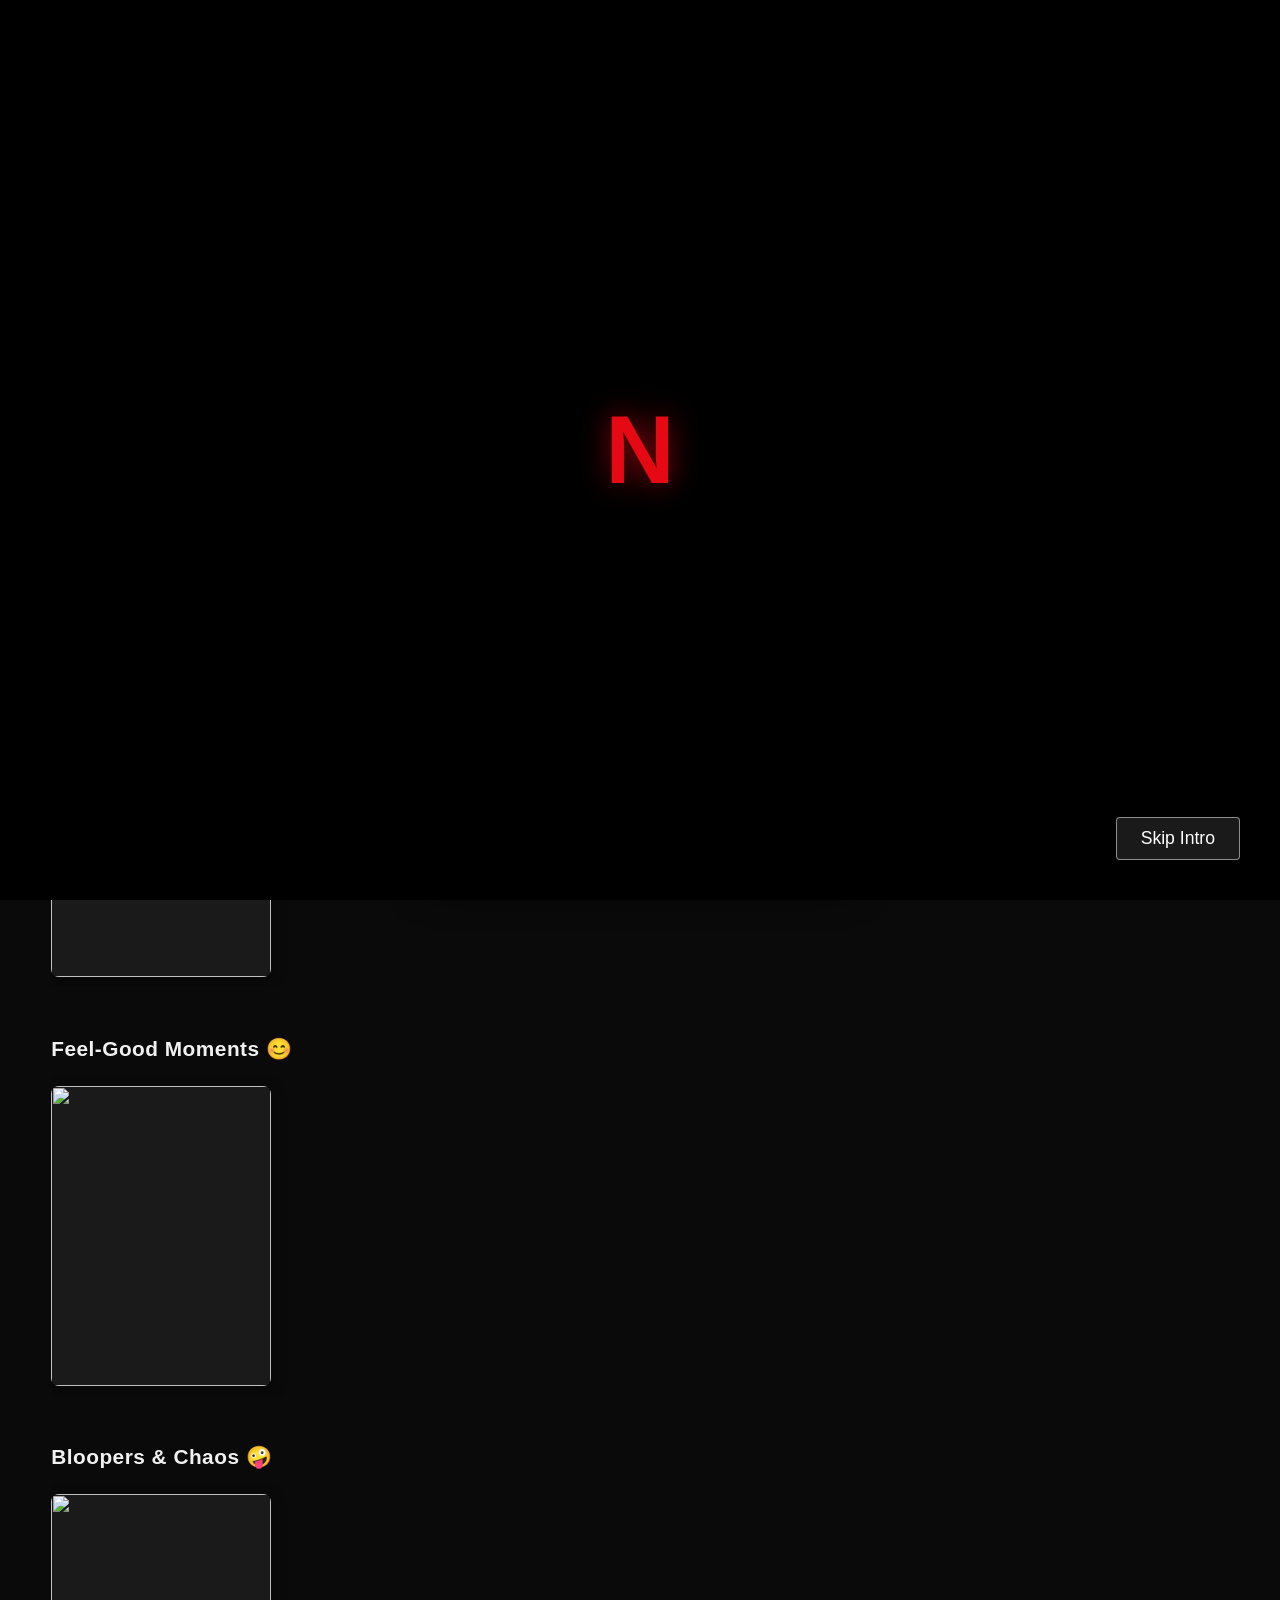
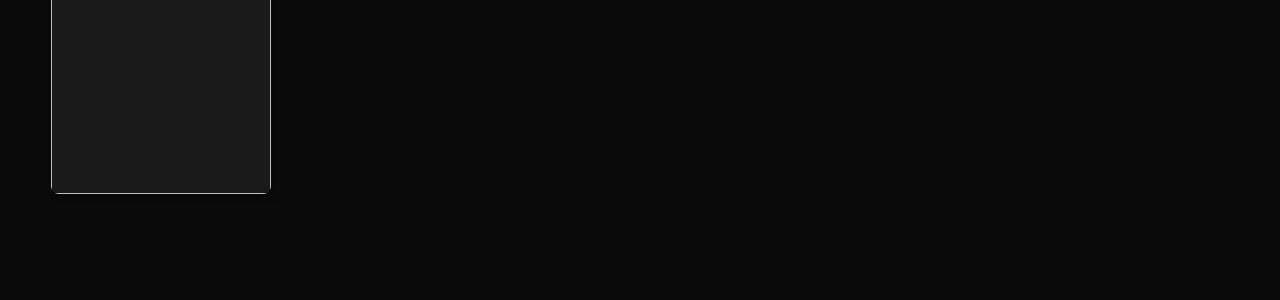
==== vault.html @ e4df405f "Add files via upload" ====
<!DOCTYPE html>
<html lang="en">
<head>
    <meta charset="UTF-8">
    <meta name="viewport" content="width=device-width, initial-scale=1.0">
    <title>Our Vault App</title>
    <link rel="stylesheet" href="style.css">
</head>
<body>

    <div id="skip-intro">
        <div class="skip-logo">N</div>
        <button class="skip-btn" onclick="skipIntro()">Skip Intro</button>
    </div>

    <div id="mediaModal" class="modal">
        <span class="close" onclick="closeModal()">×</span>
        <img class="modal-content" id="fullImage" style="display:none;">
        <video class="modal-content" id="fullVideo" controls style="display:none;"></video>
    </div>

    <div id="infoModal" class="modal">
        <div class="info-modal-content">
            <span class="close" onclick="document.getElementById('infoModal').style.display='none'">×</span>
            <div class="info-hero">
                <video autoplay loop muted class="info-hero-video">
                    <source src="videos/trailer.mp4" type="video/mp4">
                </video>
                <div class="info-hero-gradient"></div>
                <div class="info-hero-text">
                    <h2>The Journey</h2>
                    <p>100% Match</p>
                </div>
            </div>

            <div class="episodes-container">
                <div class="episodes-header">
                    <h3>Episodes</h3>
                    <select id="season-selector" onchange="changeSeason()">
                        <option value="season2">Season 2 (This Year)</option>
                        <option value="season1">Season 1 (Last Year)</option>
                    </select>
                </div>
                
                <div id="season-2-episodes" class="episode-list">
                    
                    <div class="episode-row" onclick="openVideoModal('videos/s2-ep1.mp4')">
                        <h3>1</h3>
                        <div class="thumbnail-container">
                            <img src="images/thumbnail1.jpg">
                            <video muted loop playsinline class="preview-video"><source src="videos/preview1.mp4" type="video/mp4"></video>
                        </div>
                        <div class="episode-info"><h4>The Next Chapter</h4><p>Kicking off year two.</p></div>
                    </div>

                    <div class="episode-row" onclick="openVideoModal('videos/s2-ep2.mp4')">
                        <h3>2</h3>
                        <div class="thumbnail-container">
                            <img src="images/thumbnail2.jpg">
                            <video muted loop playsinline class="preview-video"><source src="videos/preview2.mp4" type="video/mp4"></video>
                        </div>
                        <div class="episode-info"><h4>Plot Twist</h4><p>A spontaneous moment.</p></div>
                    </div>

                    <div class="episode-row" onclick="openVideoModal('videos/s2-ep3.mp4')">
                        <h3>3</h3>
                        <div class="thumbnail-container">
                            <img src="images/thumbnail3.jpg">
                            <video muted loop playsinline class="preview-video"><source src="videos/preview3.mp4" type="video/mp4"></video>
                        </div>
                        <div class="episode-info"><h4>Mid-Season Special</h4><p>A day to remember.</p></div>
                    </div>

                    <div class="episode-row" onclick="openVideoModal('videos/s2-ep4.mp4')">
                        <h3>4</h3>
                        <div class="thumbnail-container">
                            <img src="images/thumbnail4.jpg">
                            <video muted loop playsinline class="preview-video"><source src="videos/preview4.mp4" type="video/mp4"></video>
                        </div>
                        <div class="episode-info"><h4>Behind the Scenes</h4><p>The funny outtakes.</p></div>
                    </div>

                    <div class="episode-row" onclick="openVideoModal('videos/s2-ep5.mp4')">
                        <h3>5</h3>
                        <div class="thumbnail-container">
                            <img src="images/thumbnail5.jpg">
                            <video muted loop playsinline class="preview-video"><source src="videos/preview5.mp4" type="video/mp4"></video>
                        </div>
                        <div class="episode-info"><h4>The Build Up</h4><p>Getting closer to today.</p></div>
                    </div>

                    <div class="episode-row" onclick="openVideoModal('videos/s2-ep6.mp4')">
                        <h3>6</h3>
                        <div class="thumbnail-container">
                            <img src="images/thumbnail6.jpg">
                            <video muted loop playsinline class="preview-video"><source src="videos/preview6.mp4" type="video/mp4"></video>
                        </div>
                        <div class="episode-info"><h4>Season Finale</h4><p>Happy Anniversary!</p></div>
                    </div>

                </div>

                <div id="season-1-episodes" class="episode-list" style="display: none;">
                    <div class="episode-row" onclick="openVideoModal('videos/s1-ep1.mp4')">
                        <h3>1</h3>
                        <div class="thumbnail-container">
                            <img src="images/s1-thumbnail1.jpg">
                        </div>
                        <div class="episode-info"><h4>Pilot Episode</h4><p>Where it all began.</p></div>
                    </div>
                </div>
            </div>
        </div>
    </div>

    <div id="home" class="tab-content active">
        <div class="hero-billboard">
            <div class="hero-content">
                <div class="hero-tag">
                    <span class="n-logo">N</span>
                    <span class="original-text">ORIGINAL SERIES</span>
                </div>
                <h1 class="hero-title">Season Two</h1>
                <div class="hero-meta">
                    <span class="match-text">100% Match</span><span>2024</span><span class="rating">TV-MA</span><span>2 Seasons</span>
                </div>
                <p class="hero-desc">Two years of chaos, laughter, and unforgettable memories. Dive into the most anticipated second season of the year.</p>
                
                <div id="live-timer" class="time-clock">Loading Time...</div>
                
                <div class="hero-buttons">
                    <button class="btn-play" onclick="openVideoModal('videos/hero-video.mp4')"><span>▶</span> Play</button>
                    <button class="btn-info" onclick="document.getElementById('infoModal').style.display='block'">
                        <span class="info-icon">i</span> More Info
                    </button>
                </div>
            </div>
        </div>

        <div class="row">
            <h2 class="row-title">Critically Acclaimed Romance ❤️</h2>
            <div class="card-slider" id="romantic-gallery"></div>
        </div>
        <div class="row">
            <h2 class="row-title">Feel-Good Moments 😊</h2>
            <div class="card-slider" id="happy-gallery"></div>
        </div>
        <div class="row">
            <h2 class="row-title">Bloopers & Chaos 🤪</h2>
            <div class="card-slider" id="funny-gallery"></div>
        </div>
    </div>

    <div id="music" class="tab-content">
        <div class="row" style="margin-top: 40px;">
            <h2 class="row-title">Our Mixtape 🎧</h2>
            <div class="video-grid" id="mixtape-gallery" style="flex-wrap: wrap; justify-content: center; padding: 20px;"></div>
        </div>
    </div>

    <div id="shorts" class="tab-content">
        <div class="row" style="margin-top: 40px;">
            <h2 class="row-title">Director's Cut 🎬</h2>
            <div class="video-grid" id="video-gallery"></div>
        </div>
    </div>

    <div id="games" class="tab-content">
        <div class="row" style="margin-top: 40px;">
            <h2 class="row-title">Interactive Specials 🎮</h2>
            
            <div id="games-menu" class="games-menu">
                <div class="netflix-card game-card trivia-card" onclick="openGame('game-trivia')">
                    <div>
                        <h2>Trivia</h2>
                        <p>How well do you remember?</p>
                    </div>
                </div>
                <div class="netflix-card game-card scratch-card" onclick="openGame('game-scratch')">
                    <div>
                        <h2>Unlock Season 3</h2>
                        <p>Scratch for a surprise!</p>
                    </div>
                </div>
            </div>

            <div id="game-trivia" class="game-container" style="display: none;">
                <button class="btn-back" onclick="backToGames()">← Back to Games</button>
                <h3>Where was our first date?</h3>
                <button class="trivia-btn" onclick="alert('Try again! 😤')">The Coffee Shop</button>
                <button class="trivia-btn" onclick="alert('Correct! ❤️')">That Pizza Place</button>
            </div>

            <div id="game-scratch" class="game-container scratch-container" style="display: none;">
                <button class="btn-back" onclick="backToGames()">← Back to Games</button>
                <div style="clear: both;"></div>
                
                <h3>Unlock Season 3 Bonus</h3>
                <p>Scratch below to reveal your prize!</p>
                
                <div class="scratch-wrapper">
                    <div class="scratch-prize">
                        <h3>🍕 Pizza Date!</h3>
                        <p>Valid for one free night out.</p>
                    </div>
                    <canvas id="scratchCanvas" width="300" height="150"></canvas>
                </div>
            </div>
        </div>
    </div>

    <div class="bottom-nav">
        <div class="nav-item active" onclick="switchTab('home', this)"><span class="nav-icon">🏠</span>Home</div>
        <div class="nav-item" onclick="switchTab('shorts', this)"><span class="nav-icon">🎬</span>Shorts</div>
        <div class="nav-item" onclick="switchTab('music', this)"><span class="nav-icon">🎧</span>Music</div>
        <div class="nav-item" onclick="switchTab('games', this)"><span class="nav-icon">🎮</span>Games</div>
    </div>

    <script src="database.js"></script>
    <script src="script.js"></script>
</body>
</html>
---- style.css ----
body {
    background-color: #0a0a0a; color: #f1f1f1;
    font-family: 'Helvetica Neue', Helvetica, Arial, sans-serif;
    margin: 0; padding: 0; padding-bottom: 80px; overflow-x: hidden;
}

/* --- SKIP INTRO SCREEN --- */
#skip-intro {
    position: fixed; top: 0; left: 0; width: 100%; height: 100%;
    background: #000; z-index: 9999; display: flex;
    flex-direction: column; justify-content: center; align-items: center;
    transition: opacity 0.5s ease;
}
.skip-logo { 
    color: #e50914; font-size: 6rem; font-weight: 900; 
    text-shadow: 0 0 30px rgba(229, 9, 20, 0.6); 
    animation: pulseIntro 2s infinite;
}
.skip-btn {
    position: absolute; bottom: 40px; right: 40px;
    background: rgba(255,255,255,0.1); border: 1px solid rgba(255,255,255,0.5); 
    color: white; padding: 10px 24px; font-size: 1.1rem; cursor: pointer; 
    border-radius: 4px; transition: all 0.3s ease;
}
.skip-btn:hover { background: white; color: black; }
@keyframes pulseIntro { 0% { transform: scale(1); } 50% { transform: scale(1.05); } 100% { transform: scale(1); } }

/* --- HERO BILLBOARD --- */
.hero-billboard {
    position: relative; height: 65vh; width: 100%; display: flex; align-items: flex-end;
    background: linear-gradient(to top, #0a0a0a 5%, transparent 60%), url('images/hero.jpg') center 15% / cover no-repeat; 
    margin-bottom: 10px;
}
.hero-content { padding: 0 4% 40px 4%; max-width: 600px; }
.hero-tag { display: flex; align-items: center; gap: 8px; margin-bottom: 10px; }
.n-logo { color: #e50914; font-weight: 900; font-size: 1.2rem; }
.original-text { color: #ccc; font-size: 0.7rem; letter-spacing: 2px; font-weight: bold; }
.hero-title { font-size: 3.5rem; margin: 0 0 10px 0; text-shadow: 2px 2px 10px rgba(0,0,0,0.8); line-height: 1.1; }
.hero-meta { display: flex; gap: 15px; align-items: center; font-size: 0.9rem; font-weight: bold; margin-bottom: 15px; text-shadow: 1px 1px 5px rgba(0,0,0,0.8); }
.match-text { color: #46d369; }
.rating { border: 1px solid rgba(255,255,255,0.4); padding: 1px 5px; border-radius: 3px; font-size: 0.7rem; }
.hero-desc { font-size: 1.1rem; text-shadow: 1px 1px 5px rgba(0,0,0,0.8); margin-bottom: 15px; line-height: 1.4; color: #ccc; }

.time-clock {
    font-family: 'Courier New', Courier, monospace;
    font-size: 1.2rem; color: #e50914; font-weight: bold;
    background: rgba(0, 0, 0, 0.6); padding: 8px 15px;
    border-radius: 4px; display: inline-block; margin-bottom: 20px;
    border: 1px solid rgba(229, 9, 20, 0.3); text-shadow: 0 0 10px rgba(229, 9, 20, 0.5);
}

.hero-buttons { display: flex; gap: 10px; align-items: center;}
.btn-play, .btn-info { 
    border: none; padding: 10px 24px; border-radius: 4px; 
    font-size: 1.1rem; font-weight: bold; cursor: pointer; 
    display: inline-flex; align-items: center; justify-content: center; gap: 10px; height: 45px;
}
.btn-play { background: white; color: black; }
.btn-info { background: rgba(109, 109, 110, 0.7); color: white; }
.info-icon { 
    border: 2px solid white; border-radius: 50%; width: 18px; height: 18px; 
    display: inline-flex; justify-content: center; align-items: center; font-size: 0.8rem; 
}

/* --- ROWS & CARDS --- */
.row { padding: 1rem 4%; box-sizing: border-box; }
.row-title { font-size: 1.3rem; font-weight: 600; margin-bottom: 15px; letter-spacing: 0.5px; }
.card-slider { display: flex; gap: 16px; overflow-x: auto; padding: 10px 0; scrollbar-width: none; }
.card-slider::-webkit-scrollbar { display: none; }

.netflix-card {
    min-width: 220px; height: 300px; background-color: #1a1a1a;
    border-radius: 8px; overflow: hidden; position: relative;
    cursor: pointer; transition: transform 0.3s ease, box-shadow 0.3s ease;
    box-shadow: 0 4px 15px rgba(0,0,0,0.4); display: flex; justify-content: center; align-items: center; text-align: center;
}
.netflix-card img { width: 100%; height: 100%; object-fit: cover; }
.netflix-card:hover { transform: scale(1.03); box-shadow: 0 8px 25px rgba(229, 9, 20, 0.2); z-index: 2; }

.card-metadata {
    position: absolute; bottom: -100px; left: 0; right: 0;
    background: linear-gradient(to top, rgba(0,0,0,0.9) 20%, transparent);
    padding: 40px 15px 15px 15px; transition: bottom 0.3s ease; text-align: left;
}
.netflix-card:hover .card-metadata { bottom: 0; }
.meta-match { color: #46d369; font-weight: bold; font-size: 0.85rem; }

.video-grid { display: flex; flex-direction: row; gap: 15px; overflow-x: auto; padding: 10px 4%; scrollbar-width: none; }
.video-grid::-webkit-scrollbar { display: none; }
video.reel-format { width: 250px; aspect-ratio: 9/16; object-fit: cover; border-radius: 12px; background: black; box-shadow: 0 4px 15px rgba(0,0,0,0.4); cursor: pointer; flex-shrink: 0; }

/* --- BOTTOM NAV --- */
.bottom-nav {
    position: fixed; bottom: 15px; left: 50%; transform: translateX(-50%);
    width: 90%; max-width: 450px; background: rgba(20, 20, 20, 0.85);
    backdrop-filter: blur(15px); -webkit-backdrop-filter: blur(15px);
    display: flex; justify-content: space-around; padding: 12px 0;
    border-radius: 30px; border: 1px solid rgba(255, 255, 255, 0.1); box-shadow: 0 10px 30px rgba(0,0,0,0.7); z-index: 1000;
}
.nav-item { text-align: center; color: #888; cursor: pointer; font-size: 0.75rem; transition: all 0.3s ease; flex: 1; }
.nav-item.active { color: white; font-weight: bold; transform: translateY(-2px); }
.nav-icon { font-size: 1.4rem; margin-bottom: 4px; display: block; }

/* --- MODALS & TABS --- */
.modal {
    display: none; position: fixed; z-index: 2000; left: 0; top: 0; width: 100%; height: 100%;
    background-color: rgba(0,0,0,0.95); backdrop-filter: blur(5px);
}
.modal-content { margin: auto; display: block; max-width: 95%; max-height: 85vh; margin-top: 5vh; border-radius: 8px; box-shadow: 0 0 30px rgba(0,0,0,0.8); object-fit: contain; }
.close { position: absolute; top: 20px; right: 30px; color: white; font-size: 40px; cursor: pointer; transition: 0.3s; z-index: 2001; }
.close:hover { color: #e50914; }

.tab-content { display: none; animation: fadeIn 0.4s ease; }
.tab-content.active { display: block; }
@keyframes fadeIn { from { opacity: 0; } to { opacity: 1; } }

/* --- INFO MODAL STYLES --- */
.info-modal-content {
    margin: 5vh auto; width: 90%; max-width: 800px; height: 85vh; 
    background: #141414; border-radius: 12px; position: relative; 
    overflow-y: auto; overflow-x: hidden; box-shadow: 0 10px 30px rgba(0,0,0,0.8);
}
.info-hero { position: relative; width: 100%; height: 50vh; overflow: hidden; background: #000; }
.info-hero-video { width: 100%; height: 100%; object-fit: cover; opacity: 0.6; }
.info-hero-gradient { position: absolute; bottom: 0; left: 0; width: 100%; height: 100%; background: linear-gradient(to top, #141414 5%, transparent 80%); }
.info-hero-text { position: absolute; bottom: 20px; left: 30px; }
.info-hero-text h2 { margin: 0; font-size: 2.5rem; text-shadow: 2px 2px 10px rgba(0,0,0,0.8); }
.info-hero-text p { color: #46d369; font-weight: bold; font-size: 1rem; text-shadow: 1px 1px 3px black; margin-top: 5px; }
.episodes-container { padding: 30px; }
.episodes-header { display: flex; justify-content: space-between; align-items: center; border-bottom: 1px solid #333; padding-bottom: 10px; margin-bottom: 20px; }
.episodes-header h3 { margin: 0; font-size: 1.5rem; }
.episodes-header select { background: #242424; color: white; border: 1px solid #555; padding: 5px 10px; border-radius: 4px; font-size: 1rem; outline: none; cursor: pointer; }

/* --- AUTO-PLAY THUMBNAILS & EPISODES --- */
.episode-list { display: flex; flex-direction: column; gap: 15px; }
.episode-row { display: flex; gap: 15px; align-items: center; cursor: pointer; transition: background 0.2s; padding: 10px; border-radius: 8px; position: relative; }
.episode-row h3 { color: #666; margin: 0; width: 20px; }
.episode-row:hover { background: #222; }
.thumbnail-container { width: 130px; height: 75px; background: #333; border-radius: 4px; overflow: hidden; flex-shrink: 0; position: relative; }
.thumbnail-container img { width: 100%; height: 100%; object-fit: cover; position: absolute; top: 0; left: 0; z-index: 2; transition: opacity 0.3s; }
.thumbnail-container video { width: 100%; height: 100%; object-fit: cover; position: absolute; top: 0; left: 0; z-index: 1; }
.episode-row:hover .thumbnail-container img { opacity: 0; }
.episode-info h4 { margin: 0 0 5px 0; font-size: 1rem; }
.episode-info p { margin: 0; font-size: 0.85rem; color: #aaa; }

/* --- GAMES STYLES --- */
.games-menu { display: flex; gap: 20px; flex-wrap: wrap; }
.game-card h2 { margin: 0; text-shadow: 2px 2px 10px black; }
.game-card p { font-size: 0.9rem; color: #ccc; }
.trivia-card { background: linear-gradient(45deg, #e50914, #8b0000); }
.scratch-card { background: linear-gradient(45deg, #1f1f1f, #444); }
.game-container { background: #1a1a1a; padding: 20px; border-radius: 8px; border: 1px solid #333; }
.btn-back { background: white; color: black; border: none; padding: 8px 20px; border-radius: 4px; font-size: 1.1rem; font-weight: bold; cursor: pointer; margin-bottom: 20px; }
.trivia-btn { display:block; width:100%; padding:12px; margin-bottom:10px; background:#333; color:white; border:none; border-radius:5px; cursor:pointer; }
.scratch-container { text-align: center; }
.scratch-container .btn-back { float: left; }
.scratch-wrapper { position: relative; width: 300px; height: 150px; margin: 0 auto; background: #222; border-radius: 10px; overflow: hidden; display: flex; justify-content: center; align-items: center; border: 2px solid #444; }
.scratch-prize { text-align: center; color: #46d369; }
.scratch-prize h3 { margin:0; font-size: 1.5rem; }
.scratch-prize p { margin:5px 0 0 0; color: white; }
#scratchCanvas { position: absolute; top: 0; left: 0; cursor: pointer; }
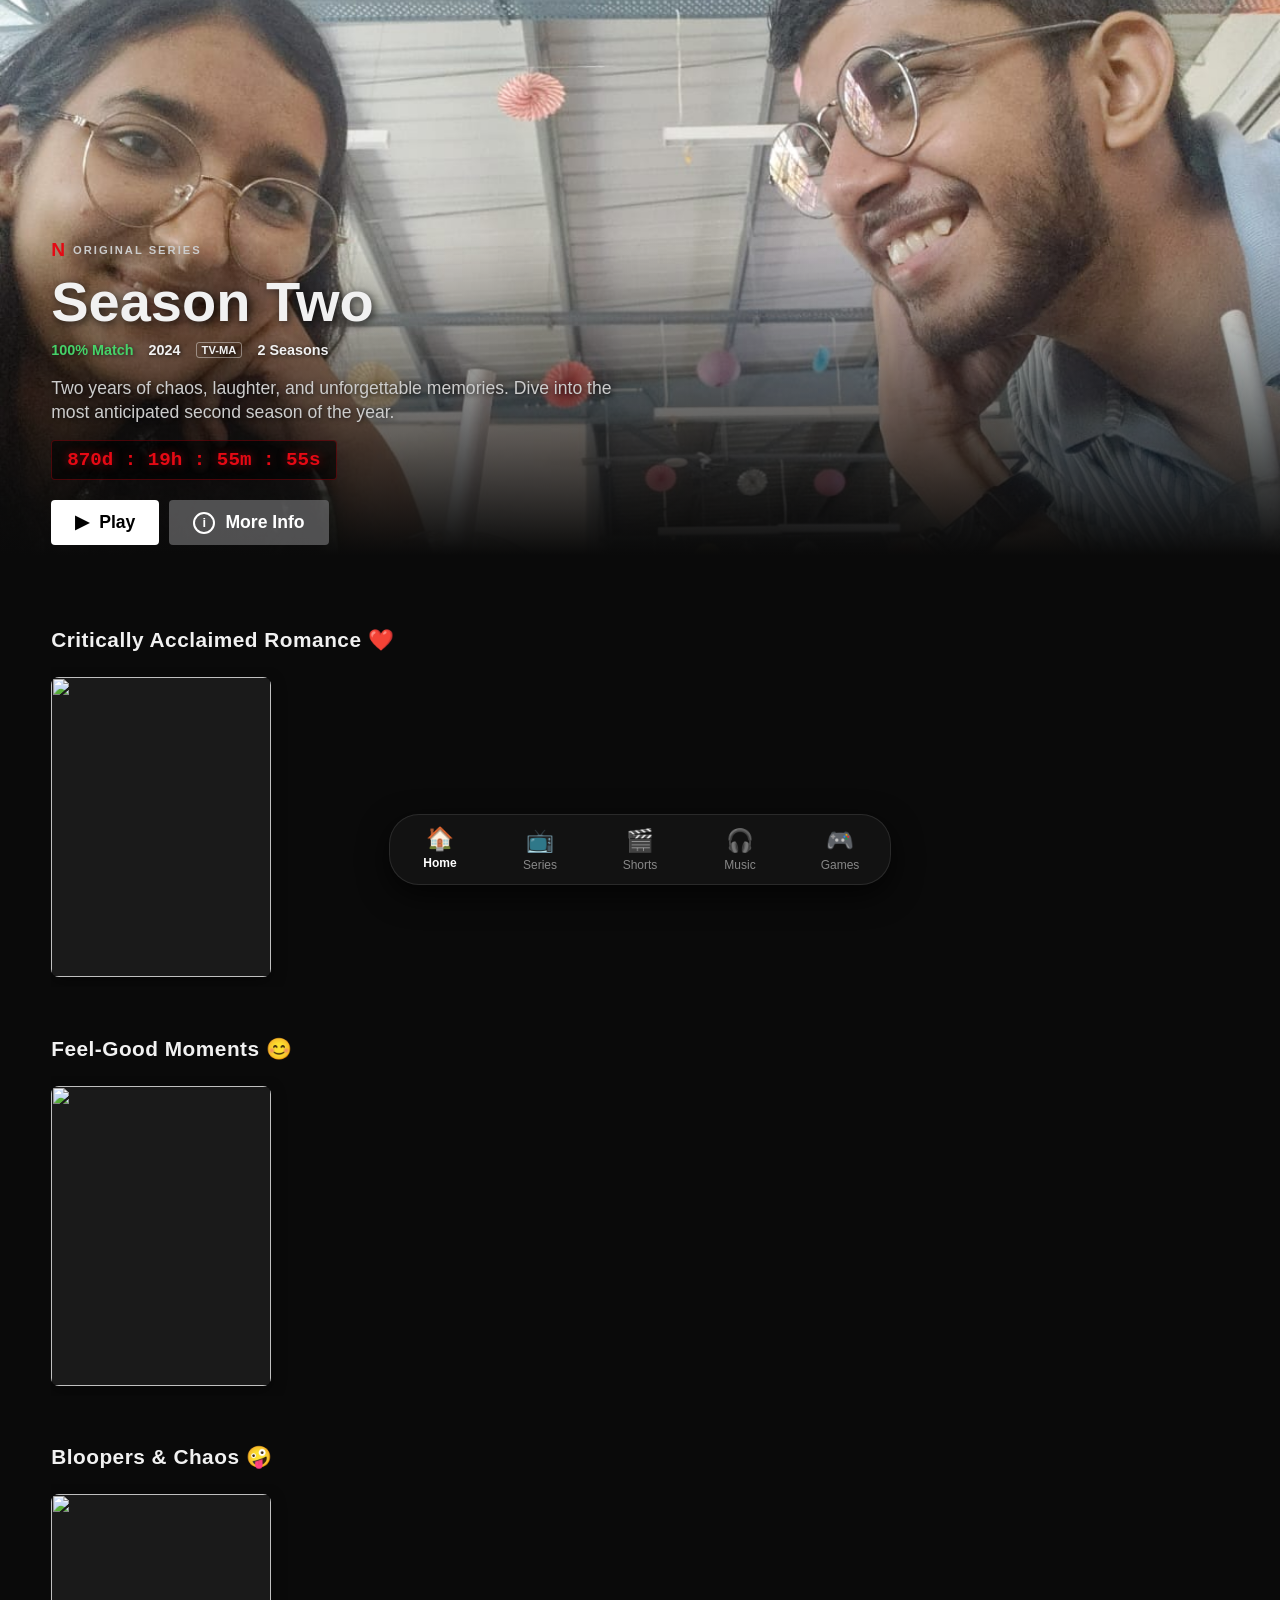
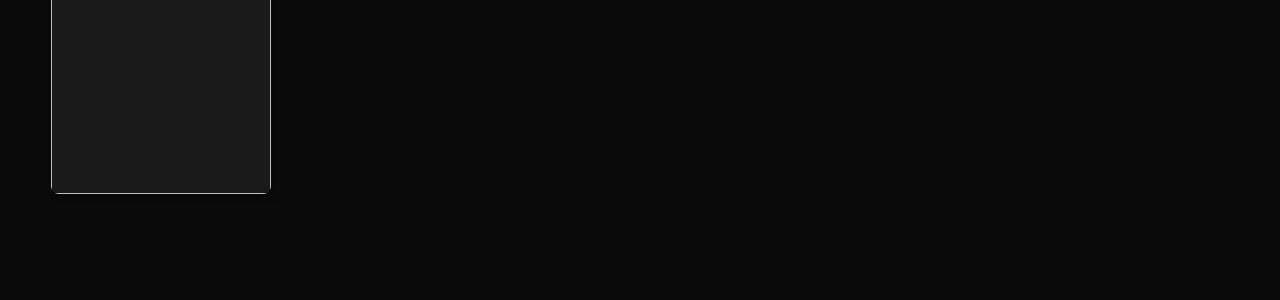
==== commit 7f4d490a: "Add files via upload" ====
--- a/vault.html
+++ b/vault.html
@@ -7,11 +7,6 @@
     <link rel="stylesheet" href="style.css">
 </head>
 <body>
-
-    <div id="skip-intro">
-        <div class="skip-logo">N</div>
-        <button class="skip-btn" onclick="skipIntro()">Skip Intro</button>
-    </div>
 
     <div id="mediaModal" class="modal">
         <span class="close" onclick="closeModal()">×</span>
@@ -36,77 +31,63 @@
             <div class="episodes-container">
                 <div class="episodes-header">
                     <h3>Episodes</h3>
-                    <select id="season-selector" onchange="changeSeason()">
+                    <select id="season-selector-info" onchange="changeSeason('info')">
                         <option value="season2">Season 2 (This Year)</option>
                         <option value="season1">Season 1 (Last Year)</option>
                     </select>
                 </div>
                 
-                <div id="season-2-episodes" class="episode-list">
-                    
+                <div id="season-2-episodes-info" class="episode-list">
                     <div class="episode-row" onclick="openVideoModal('videos/s2-ep1.mp4')">
-                        <h3>1</h3>
-                        <div class="thumbnail-container">
-                            <img src="images/thumbnail1.jpg">
-                            <video muted loop playsinline class="preview-video"><source src="videos/preview1.mp4" type="video/mp4"></video>
-                        </div>
+                        <h3>1</h3><div class="thumbnail-container"><img src="images/thumbnail1.jpg"><video muted loop playsinline class="preview-video"><source src="videos/preview1.mp4" type="video/mp4"></video></div>
                         <div class="episode-info"><h4>The Next Chapter</h4><p>Kicking off year two.</p></div>
                     </div>
-
                     <div class="episode-row" onclick="openVideoModal('videos/s2-ep2.mp4')">
-                        <h3>2</h3>
-                        <div class="thumbnail-container">
-                            <img src="images/thumbnail2.jpg">
-                            <video muted loop playsinline class="preview-video"><source src="videos/preview2.mp4" type="video/mp4"></video>
-                        </div>
+                        <h3>2</h3><div class="thumbnail-container"><img src="images/thumbnail2.jpg"><video muted loop playsinline class="preview-video"><source src="videos/preview2.mp4" type="video/mp4"></video></div>
                         <div class="episode-info"><h4>Plot Twist</h4><p>A spontaneous moment.</p></div>
                     </div>
-
                     <div class="episode-row" onclick="openVideoModal('videos/s2-ep3.mp4')">
-                        <h3>3</h3>
-                        <div class="thumbnail-container">
-                            <img src="images/thumbnail3.jpg">
-                            <video muted loop playsinline class="preview-video"><source src="videos/preview3.mp4" type="video/mp4"></video>
-                        </div>
+                        <h3>3</h3><div class="thumbnail-container"><img src="images/thumbnail3.jpg"><video muted loop playsinline class="preview-video"><source src="videos/preview3.mp4" type="video/mp4"></video></div>
                         <div class="episode-info"><h4>Mid-Season Special</h4><p>A day to remember.</p></div>
                     </div>
-
                     <div class="episode-row" onclick="openVideoModal('videos/s2-ep4.mp4')">
-                        <h3>4</h3>
-                        <div class="thumbnail-container">
-                            <img src="images/thumbnail4.jpg">
-                            <video muted loop playsinline class="preview-video"><source src="videos/preview4.mp4" type="video/mp4"></video>
-                        </div>
+                        <h3>4</h3><div class="thumbnail-container"><img src="images/thumbnail4.jpg"><video muted loop playsinline class="preview-video"><source src="videos/preview4.mp4" type="video/mp4"></video></div>
                         <div class="episode-info"><h4>Behind the Scenes</h4><p>The funny outtakes.</p></div>
                     </div>
-
                     <div class="episode-row" onclick="openVideoModal('videos/s2-ep5.mp4')">
-                        <h3>5</h3>
-                        <div class="thumbnail-container">
-                            <img src="images/thumbnail5.jpg">
-                            <video muted loop playsinline class="preview-video"><source src="videos/preview5.mp4" type="video/mp4"></video>
-                        </div>
+                        <h3>5</h3><div class="thumbnail-container"><img src="images/thumbnail5.jpg"><video muted loop playsinline class="preview-video"><source src="videos/preview5.mp4" type="video/mp4"></video></div>
                         <div class="episode-info"><h4>The Build Up</h4><p>Getting closer to today.</p></div>
                     </div>
-
                     <div class="episode-row" onclick="openVideoModal('videos/s2-ep6.mp4')">
-                        <h3>6</h3>
-                        <div class="thumbnail-container">
-                            <img src="images/thumbnail6.jpg">
-                            <video muted loop playsinline class="preview-video"><source src="videos/preview6.mp4" type="video/mp4"></video>
-                        </div>
+                        <h3>6</h3><div class="thumbnail-container"><img src="images/thumbnail6.jpg"><video muted loop playsinline class="preview-video"><source src="videos/preview6.mp4" type="video/mp4"></video></div>
                         <div class="episode-info"><h4>Season Finale</h4><p>Happy Anniversary!</p></div>
                     </div>
-
-                </div>
-
-                <div id="season-1-episodes" class="episode-list" style="display: none;">
+                </div>
+
+                <div id="season-1-episodes-info" class="episode-list" style="display: none;">
                     <div class="episode-row" onclick="openVideoModal('videos/s1-ep1.mp4')">
-                        <h3>1</h3>
-                        <div class="thumbnail-container">
-                            <img src="images/s1-thumbnail1.jpg">
-                        </div>
+                        <h3>1</h3><div class="thumbnail-container"><img src="images/s1-thumbnail1.jpg"><video muted loop playsinline class="preview-video"><source src="videos/s1-preview1.mp4" type="video/mp4"></video></div>
                         <div class="episode-info"><h4>Pilot Episode</h4><p>Where it all began.</p></div>
+                    </div>
+                    <div class="episode-row" onclick="openVideoModal('videos/s1-ep2.mp4')">
+                        <h3>2</h3><div class="thumbnail-container"><img src="images/s1-thumbnail2.jpg"><video muted loop playsinline class="preview-video"><source src="videos/s1-preview2.mp4" type="video/mp4"></video></div>
+                        <div class="episode-info"><h4>The Spark</h4><p>Getting to know you.</p></div>
+                    </div>
+                    <div class="episode-row" onclick="openVideoModal('videos/s1-ep3.mp4')">
+                        <h3>3</h3><div class="thumbnail-container"><img src="images/s1-thumbnail3.jpg"><video muted loop playsinline class="preview-video"><source src="videos/s1-preview3.mp4" type="video/mp4"></video></div>
+                        <div class="episode-info"><h4>Our First Date</h4><p>Butterflies and coffee.</p></div>
+                    </div>
+                    <div class="episode-row" onclick="openVideoModal('videos/s1-ep4.mp4')">
+                        <h3>4</h3><div class="thumbnail-container"><img src="images/s1-thumbnail4.jpg"><video muted loop playsinline class="preview-video"><source src="videos/s1-preview4.mp4" type="video/mp4"></video></div>
+                        <div class="episode-info"><h4>The Roadtrip</h4><p>Singing in the car.</p></div>
+                    </div>
+                    <div class="episode-row" onclick="openVideoModal('videos/s1-ep5.mp4')">
+                        <h3>5</h3><div class="thumbnail-container"><img src="images/s1-thumbnail5.jpg"><video muted loop playsinline class="preview-video"><source src="videos/s1-preview5.mp4" type="video/mp4"></video></div>
+                        <div class="episode-info"><h4>Late Night Talks</h4><p>Falling in love.</p></div>
+                    </div>
+                    <div class="episode-row" onclick="openVideoModal('videos/s1-ep6.mp4')">
+                        <h3>6</h3><div class="thumbnail-container"><img src="images/s1-thumbnail6.jpg"><video muted loop playsinline class="preview-video"><source src="videos/s1-preview6.mp4" type="video/mp4"></video></div>
+                        <div class="episode-info"><h4>Season 1 Finale</h4><p>Year one completed.</p></div>
                     </div>
                 </div>
             </div>
@@ -151,6 +132,72 @@
         </div>
     </div>
 
+    <div id="episodes" class="tab-content">
+        <div class="row" style="margin-top: 40px; padding: 0 4%;">
+            <div class="episodes-header">
+                <h2 class="row-title" style="margin:0;">Our Series 📺</h2>
+                <select id="season-selector-tab" onchange="changeSeason('tab')" style="background: #242424; color: white; border: 1px solid #555; padding: 5px 10px; border-radius: 4px; font-size: 1rem;">
+                    <option value="season2">Season 2 (This Year)</option>
+                    <option value="season1">Season 1 (Last Year)</option>
+                </select>
+            </div>
+            
+            <div id="season-2-episodes-tab" class="episode-list" style="margin-top: 20px;">
+                <div class="episode-row" onclick="openVideoModal('videos/s2-ep1.mp4')">
+                    <h3>1</h3><div class="thumbnail-container"><img src="images/thumbnail1.jpg"><video muted loop playsinline class="preview-video"><source src="videos/preview1.mp4" type="video/mp4"></video></div>
+                    <div class="episode-info"><h4>The Next Chapter</h4><p>Kicking off year two.</p></div>
+                </div>
+                <div class="episode-row" onclick="openVideoModal('videos/s2-ep2.mp4')">
+                    <h3>2</h3><div class="thumbnail-container"><img src="images/thumbnail2.jpg"><video muted loop playsinline class="preview-video"><source src="videos/preview2.mp4" type="video/mp4"></video></div>
+                    <div class="episode-info"><h4>Plot Twist</h4><p>A spontaneous moment.</p></div>
+                </div>
+                <div class="episode-row" onclick="openVideoModal('videos/s2-ep3.mp4')">
+                    <h3>3</h3><div class="thumbnail-container"><img src="images/thumbnail3.jpg"><video muted loop playsinline class="preview-video"><source src="videos/preview3.mp4" type="video/mp4"></video></div>
+                    <div class="episode-info"><h4>Mid-Season Special</h4><p>A day to remember.</p></div>
+                </div>
+                <div class="episode-row" onclick="openVideoModal('videos/s2-ep4.mp4')">
+                    <h3>4</h3><div class="thumbnail-container"><img src="images/thumbnail4.jpg"><video muted loop playsinline class="preview-video"><source src="videos/preview4.mp4" type="video/mp4"></video></div>
+                    <div class="episode-info"><h4>Behind the Scenes</h4><p>The funny outtakes.</p></div>
+                </div>
+                <div class="episode-row" onclick="openVideoModal('videos/s2-ep5.mp4')">
+                    <h3>5</h3><div class="thumbnail-container"><img src="images/thumbnail5.jpg"><video muted loop playsinline class="preview-video"><source src="videos/preview5.mp4" type="video/mp4"></video></div>
+                    <div class="episode-info"><h4>The Build Up</h4><p>Getting closer to today.</p></div>
+                </div>
+                <div class="episode-row" onclick="openVideoModal('videos/s2-ep6.mp4')">
+                    <h3>6</h3><div class="thumbnail-container"><img src="images/thumbnail6.jpg"><video muted loop playsinline class="preview-video"><source src="videos/preview6.mp4" type="video/mp4"></video></div>
+                    <div class="episode-info"><h4>Season Finale</h4><p>Happy Anniversary!</p></div>
+                </div>
+            </div>
+
+            <div id="season-1-episodes-tab" class="episode-list" style="display: none; margin-top: 20px;">
+                <div class="episode-row" onclick="openVideoModal('videos/s1-ep1.mp4')">
+                    <h3>1</h3><div class="thumbnail-container"><img src="images/s1-thumbnail1.jpg"><video muted loop playsinline class="preview-video"><source src="videos/s1-preview1.mp4" type="video/mp4"></video></div>
+                    <div class="episode-info"><h4>Pilot Episode</h4><p>Where it all began.</p></div>
+                </div>
+                <div class="episode-row" onclick="openVideoModal('videos/s1-ep2.mp4')">
+                    <h3>2</h3><div class="thumbnail-container"><img src="images/s1-thumbnail2.jpg"><video muted loop playsinline class="preview-video"><source src="videos/s1-preview2.mp4" type="video/mp4"></video></div>
+                    <div class="episode-info"><h4>The Spark</h4><p>Getting to know you.</p></div>
+                </div>
+                <div class="episode-row" onclick="openVideoModal('videos/s1-ep3.mp4')">
+                    <h3>3</h3><div class="thumbnail-container"><img src="images/s1-thumbnail3.jpg"><video muted loop playsinline class="preview-video"><source src="videos/s1-preview3.mp4" type="video/mp4"></video></div>
+                    <div class="episode-info"><h4>Our First Date</h4><p>Butterflies and coffee.</p></div>
+                </div>
+                <div class="episode-row" onclick="openVideoModal('videos/s1-ep4.mp4')">
+                    <h3>4</h3><div class="thumbnail-container"><img src="images/s1-thumbnail4.jpg"><video muted loop playsinline class="preview-video"><source src="videos/s1-preview4.mp4" type="video/mp4"></video></div>
+                    <div class="episode-info"><h4>The Roadtrip</h4><p>Singing in the car.</p></div>
+                </div>
+                <div class="episode-row" onclick="openVideoModal('videos/s1-ep5.mp4')">
+                    <h3>5</h3><div class="thumbnail-container"><img src="images/s1-thumbnail5.jpg"><video muted loop playsinline class="preview-video"><source src="videos/s1-preview5.mp4" type="video/mp4"></video></div>
+                    <div class="episode-info"><h4>Late Night Talks</h4><p>Falling in love.</p></div>
+                </div>
+                <div class="episode-row" onclick="openVideoModal('videos/s1-ep6.mp4')">
+                    <h3>6</h3><div class="thumbnail-container"><img src="images/s1-thumbnail6.jpg"><video muted loop playsinline class="preview-video"><source src="videos/s1-preview6.mp4" type="video/mp4"></video></div>
+                    <div class="episode-info"><h4>Season 1 Finale</h4><p>Year one completed.</p></div>
+                </div>
+            </div>
+        </div>
+    </div>
+
     <div id="music" class="tab-content">
         <div class="row" style="margin-top: 40px;">
             <h2 class="row-title">Our Mixtape 🎧</h2>
@@ -159,9 +206,9 @@
     </div>
 
     <div id="shorts" class="tab-content">
-        <div class="row" style="margin-top: 40px;">
+        <div class="row" style="margin-top: 40px; text-align: center;">
             <h2 class="row-title">Director's Cut 🎬</h2>
-            <div class="video-grid" id="video-gallery"></div>
+            <div class="reels-feed" id="video-gallery"></div>
         </div>
     </div>
 
@@ -211,6 +258,7 @@
 
     <div class="bottom-nav">
         <div class="nav-item active" onclick="switchTab('home', this)"><span class="nav-icon">🏠</span>Home</div>
+        <div class="nav-item" onclick="switchTab('episodes', this)"><span class="nav-icon">📺</span>Series</div>
         <div class="nav-item" onclick="switchTab('shorts', this)"><span class="nav-icon">🎬</span>Shorts</div>
         <div class="nav-item" onclick="switchTab('music', this)"><span class="nav-icon">🎧</span>Music</div>
         <div class="nav-item" onclick="switchTab('games', this)"><span class="nav-icon">🎮</span>Games</div>
--- a/style.css
+++ b/style.css
@@ -3,27 +3,6 @@
     font-family: 'Helvetica Neue', Helvetica, Arial, sans-serif;
     margin: 0; padding: 0; padding-bottom: 80px; overflow-x: hidden;
 }
-
-/* --- SKIP INTRO SCREEN --- */
-#skip-intro {
-    position: fixed; top: 0; left: 0; width: 100%; height: 100%;
-    background: #000; z-index: 9999; display: flex;
-    flex-direction: column; justify-content: center; align-items: center;
-    transition: opacity 0.5s ease;
-}
-.skip-logo { 
-    color: #e50914; font-size: 6rem; font-weight: 900; 
-    text-shadow: 0 0 30px rgba(229, 9, 20, 0.6); 
-    animation: pulseIntro 2s infinite;
-}
-.skip-btn {
-    position: absolute; bottom: 40px; right: 40px;
-    background: rgba(255,255,255,0.1); border: 1px solid rgba(255,255,255,0.5); 
-    color: white; padding: 10px 24px; font-size: 1.1rem; cursor: pointer; 
-    border-radius: 4px; transition: all 0.3s ease;
-}
-.skip-btn:hover { background: white; color: black; }
-@keyframes pulseIntro { 0% { transform: scale(1); } 50% { transform: scale(1.05); } 100% { transform: scale(1); } }
 
 /* --- HERO BILLBOARD --- */
 .hero-billboard {
@@ -87,12 +66,24 @@
 
 .video-grid { display: flex; flex-direction: row; gap: 15px; overflow-x: auto; padding: 10px 4%; scrollbar-width: none; }
 .video-grid::-webkit-scrollbar { display: none; }
-video.reel-format { width: 250px; aspect-ratio: 9/16; object-fit: cover; border-radius: 12px; background: black; box-shadow: 0 4px 15px rgba(0,0,0,0.4); cursor: pointer; flex-shrink: 0; }
+
+/* --- REELS & EMBEDS STYLES --- */
+.reels-feed { display: flex; flex-direction: column; align-items: center; gap: 30px; padding: 20px 0; }
+.short-post {
+    width: 100%; max-width: 350px; aspect-ratio: 9/16; 
+    border-radius: 12px; overflow: hidden; background: #000;
+    box-shadow: 0 10px 30px rgba(0,0,0,0.5); border: 1px solid #333;
+}
+.short-post iframe { width: 100%; height: 100%; border: none; }
+
+.mixtape-post { width: 100%; max-width: 350px; height: 152px; margin: 0 10px 20px 10px; flex-shrink: 0; }
+.mixtape-post iframe { width: 100%; height: 100%; border: none; border-radius: 12px; box-shadow: 0 4px 15px rgba(0,0,0,0.5); }
+
 
 /* --- BOTTOM NAV --- */
 .bottom-nav {
     position: fixed; bottom: 15px; left: 50%; transform: translateX(-50%);
-    width: 90%; max-width: 450px; background: rgba(20, 20, 20, 0.85);
+    width: 95%; max-width: 500px; background: rgba(20, 20, 20, 0.85);
     backdrop-filter: blur(15px); -webkit-backdrop-filter: blur(15px);
     display: flex; justify-content: space-around; padding: 12px 0;
     border-radius: 30px; border: 1px solid rgba(255, 255, 255, 0.1); box-shadow: 0 10px 30px rgba(0,0,0,0.7); z-index: 1000;
@@ -129,7 +120,6 @@
 .episodes-container { padding: 30px; }
 .episodes-header { display: flex; justify-content: space-between; align-items: center; border-bottom: 1px solid #333; padding-bottom: 10px; margin-bottom: 20px; }
 .episodes-header h3 { margin: 0; font-size: 1.5rem; }
-.episodes-header select { background: #242424; color: white; border: 1px solid #555; padding: 5px 10px; border-radius: 4px; font-size: 1rem; outline: none; cursor: pointer; }
 
 /* --- AUTO-PLAY THUMBNAILS & EPISODES --- */
 .episode-list { display: flex; flex-direction: column; gap: 15px; }
